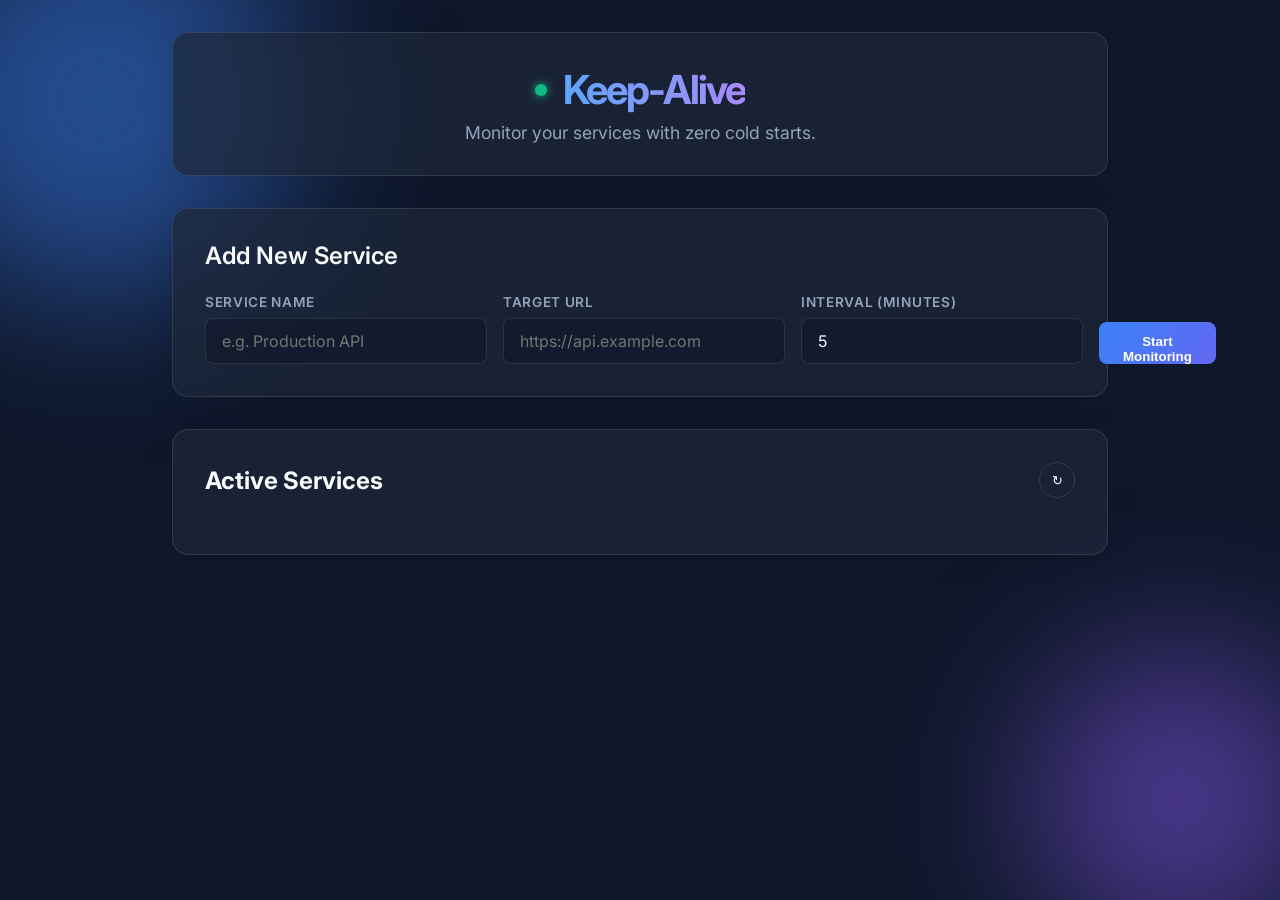
==== frontend/index.html @ ba1e6658 "feat: Add Observability, Rate Limiting, Google OAuth, and Render Deployment" ====
<!DOCTYPE html>
<html lang="en">
<head>
    <meta charset="UTF-8">
    <meta name="viewport" content="width=device-width, initial-scale=1.0">
    <title>Keep-Alive Dashboard</title>
    <!-- Modern Fonts -->
    <link rel="preconnect" href="https://fonts.googleapis.com">
    <link rel="preconnect" href="https://fonts.gstatic.com" crossorigin>
    <link href="https://fonts.googleapis.com/css2?family=Inter:wght@400;500;600;700&display=swap" rel="stylesheet">
    <link rel="stylesheet" href="style.css">
</head>
<body>
    <!-- Animated Background Elements -->
    <div class="background-orbs">
        <div class="orb orb-1"></div>
        <div class="orb orb-2"></div>
    </div>
    
    <div class="container">
        <!-- Glassmorphism Header -->
        <header class="glass-panel">
            <div class="logo">
                <div class="pulse-dot"></div>
                <h1>Keep-Alive</h1>
            </div>
            <p>Monitor your services with zero cold starts.</p>
        </header>

        <main>
            <!-- Form Section -->
            <section class="glass-panel add-service-section">
                <h2>Add New Service</h2>
                <form id="serviceForm">
                    <div class="input-group">
                        <label for="name">Service Name</label>
                        <input type="text" id="name" placeholder="e.g. Production API" required>
                    </div>
                    <div class="input-group">
                        <label for="url">Target URL</label>
                        <input type="url" id="url" placeholder="https://api.example.com" required>
                    </div>
                    <div class="input-group">
                        <label for="interval">Interval (Minutes)</label>
                        <input type="number" id="interval" value="5" min="1" required>
                    </div>
                    <button type="submit" class="primary-btn">Start Monitoring</button>
                </form>
            </section>

            <!-- Display Section -->
            <section class="glass-panel services-list-section">
                <div class="section-header">
                    <h2>Active Services</h2>
                    <button id="refreshBtn" class="icon-btn" title="Refresh">↻</button>
                </div>
                <div id="servicesGrid" class="services-grid">
                    <!-- Cards will be injected here by Javascript -->
                </div>
            </section>
        </main>
    </div>

    <script src="app.js"></script>
</body>
</html>
---- frontend/style.css ----
:root {
    --bg-color: #0f172a;
    --panel-bg: rgba(30, 41, 59, 0.7);
    --panel-border: rgba(255, 255, 255, 0.1);
    --text-primary: #f8fafc;
    --text-secondary: #94a3b8;
    --accent-glow: #3b82f6;
    --success: #10b981;
    --font-main: 'Inter', sans-serif;
}

* {
    box-sizing: border-box;
    margin: 0;
    padding: 0;
}

body {
    background-color: var(--bg-color);
    color: var(--text-primary);
    font-family: var(--font-main);
    min-height: 100vh;
    overflow-x: hidden;
    position: relative;
}

/* Background Animations */
.background-orbs {
    position: fixed;
    top: 0;
    left: 0;
    width: 100vw;
    height: 100vh;
    z-index: -1;
    overflow: hidden;
}

.orb {
    position: absolute;
    border-radius: 50%;
    filter: blur(80px);
    opacity: 0.5;
    animation: float 20s infinite alternate;
}

.orb-1 {
    width: 400px;
    height: 400px;
    background: #3b82f6;
    top: -100px;
    left: -100px;
}

.orb-2 {
    width: 300px;
    height: 300px;
    background: #8b5cf6;
    bottom: -50px;
    right: -50px;
    animation-delay: -10s;
}

@keyframes float {
    0% { transform: translate(0, 0) scale(1); }
    100% { transform: translate(100px, 50px) scale(1.2); }
}

/* Layout */
.container {
    max-width: 1000px;
    margin: 0 auto;
    padding: 2rem;
    display: flex;
    flex-direction: column;
    gap: 2rem;
}

/* Glassmorphism Panels */
.glass-panel {
    background: var(--panel-bg);
    backdrop-filter: blur(16px);
    -webkit-backdrop-filter: blur(16px);
    border: 1px solid var(--panel-border);
    border-radius: 16px;
    padding: 2rem;
    box-shadow: 0 4px 30px rgba(0, 0, 0, 0.1);
}

header {
    display: flex;
    flex-direction: column;
    align-items: center;
    text-align: center;
    gap: 0.5rem;
}

.logo {
    display: flex;
    align-items: center;
    gap: 1rem;
}

.pulse-dot {
    width: 12px;
    height: 12px;
    background-color: var(--success);
    border-radius: 50%;
    box-shadow: 0 0 10px var(--success);
    animation: pulse 2s infinite;
}

@keyframes pulse {
    0% { box-shadow: 0 0 0 0 rgba(16, 185, 129, 0.7); }
    70% { box-shadow: 0 0 0 10px rgba(16, 185, 129, 0); }
    100% { box-shadow: 0 0 0 0 rgba(16, 185, 129, 0); }
}

h1 {
    font-size: 2.5rem;
    font-weight: 700;
    letter-spacing: -0.05em;
    background: linear-gradient(to right, #60a5fa, #a78bfa);
    -webkit-background-clip: text;
    -webkit-text-fill-color: transparent;
}

header p {
    color: var(--text-secondary);
    font-size: 1.1rem;
}

/* Form Styles */
main {
    display: flex;
    flex-direction: column;
    gap: 2rem;
}

.add-service-section h2 {
    margin-bottom: 1.5rem;
    font-weight: 600;
}

form {
    display: grid;
    grid-template-columns: 1fr 1fr 1fr auto;
    gap: 1rem;
    align-items: end;
}

.input-group {
    display: flex;
    flex-direction: column;
    gap: 0.5rem;
}

label {
    font-size: 0.85rem;
    color: var(--text-secondary);
    text-transform: uppercase;
    letter-spacing: 0.05em;
    font-weight: 600;
}

input {
    background: rgba(15, 23, 42, 0.6);
    border: 1px solid var(--panel-border);
    border-radius: 8px;
    padding: 0.75rem 1rem;
    color: var(--text-primary);
    font-family: inherit;
    font-size: 1rem;
    transition: all 0.3s ease;
}

input:focus {
    outline: none;
    border-color: var(--accent-glow);
    box-shadow: 0 0 0 2px rgba(59, 130, 246, 0.2);
}

.primary-btn {
    background: linear-gradient(135deg, #3b82f6, #6366f1);
    color: white;
    border: none;
    border-radius: 8px;
    padding: 0.75rem 1.5rem;
    font-weight: 600;
    cursor: pointer;
    transition: transform 0.2s ease, box-shadow 0.2s ease;
    height: 42px;
}

.primary-btn:hover {
    transform: translateY(-2px);
    box-shadow: 0 4px 12px rgba(59, 130, 246, 0.4);
}

/* Services Grid */
.section-header {
    display: flex;
    justify-content: space-between;
    align-items: center;
    margin-bottom: 1.5rem;
}

.icon-btn {
    background: transparent;
    border: 1px solid var(--panel-border);
    color: var(--text-primary);
    width: 36px;
    height: 36px;
    border-radius: 50%;
    cursor: pointer;
    transition: all 0.2s ease;
}

.icon-btn:hover {
    background: rgba(255, 255, 255, 0.1);
    transform: rotate(180deg);
}

.services-grid {
    display: grid;
    grid-template-columns: repeat(auto-fill, minmax(300px, 1fr));
    gap: 1.5rem;
}

/* Service Card */
.service-card {
    background: rgba(15, 23, 42, 0.4);
    border: 1px solid var(--panel-border);
    border-radius: 12px;
    padding: 1.5rem;
    transition: transform 0.3s ease, border-color 0.3s ease;
    position: relative;
    overflow: hidden;
}

.service-card:hover {
    transform: translateY(-5px);
    border-color: rgba(59, 130, 246, 0.5);
}

.card-header {
    display: flex;
    justify-content: space-between;
    align-items: flex-start;
    margin-bottom: 1rem;
}

.card-title {
    font-weight: 600;
    font-size: 1.2rem;
}

.status-badge {
    background: rgba(16, 185, 129, 0.2);
    color: var(--success);
    padding: 0.25rem 0.75rem;
    border-radius: 999px;
    font-size: 0.75rem;
    font-weight: 600;
}

.card-url {
    color: var(--text-secondary);
    font-size: 0.9rem;
    margin-bottom: 1rem;
    word-break: break-all;
}

.card-footer {
    display: flex;
    justify-content: space-between;
    font-size: 0.85rem;
    color: var(--text-secondary);
    border-top: 1px solid var(--panel-border);
    padding-top: 1rem;
    margin-top: 1rem;
}

/* Responsive constraints */
@media (max-width: 768px) {
    form {
        grid-template-columns: 1fr;
    }
}
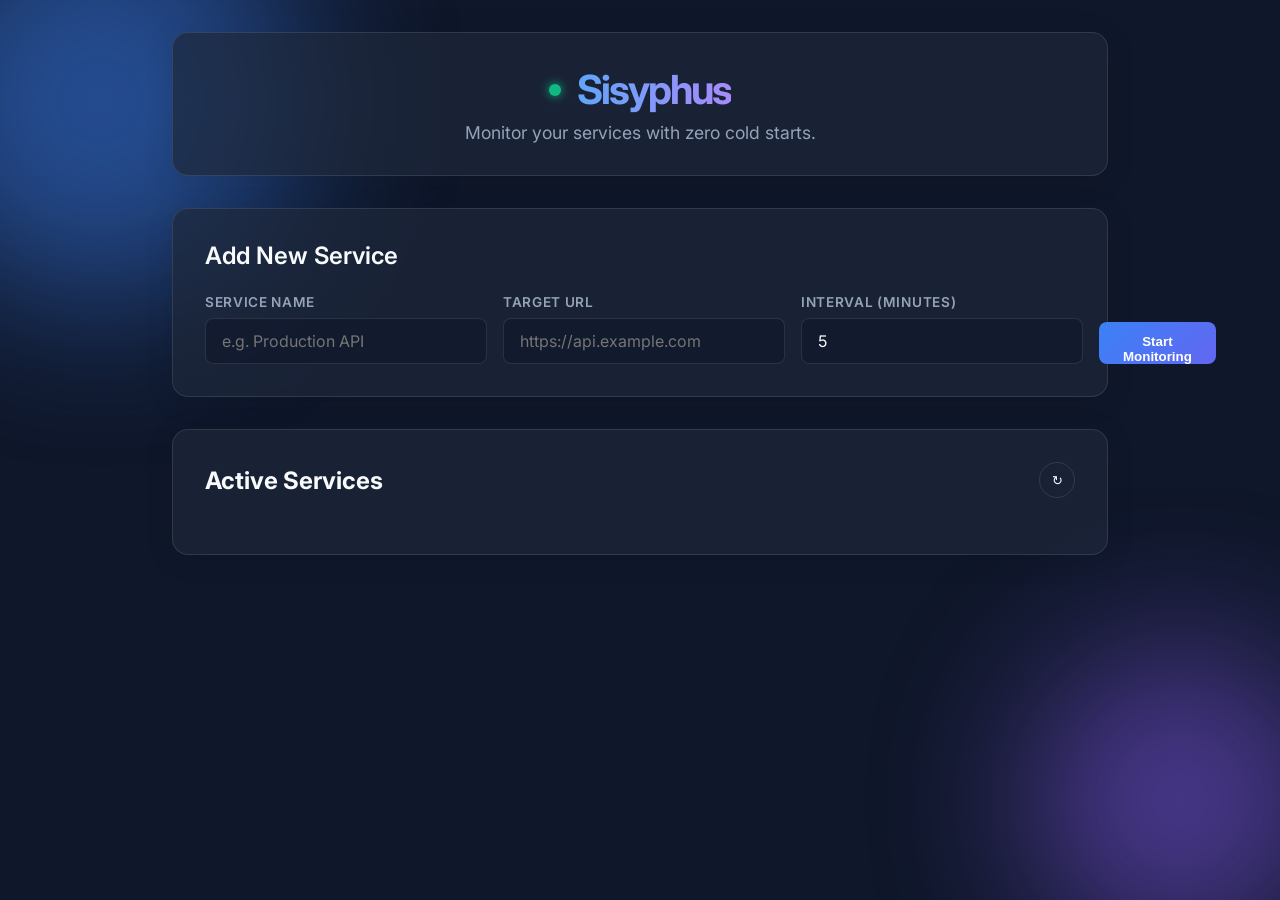
==== commit 66c3fd2f: "Production release" ====
--- a/frontend/index.html
+++ b/frontend/index.html
@@ -3,7 +3,7 @@
 <head>
     <meta charset="UTF-8">
     <meta name="viewport" content="width=device-width, initial-scale=1.0">
-    <title>Keep-Alive Dashboard</title>
+    <title>Sisyphus Dashboard</title>
     <!-- Modern Fonts -->
     <link rel="preconnect" href="https://fonts.googleapis.com">
     <link rel="preconnect" href="https://fonts.gstatic.com" crossorigin>
@@ -22,7 +22,7 @@
         <header class="glass-panel">
             <div class="logo">
                 <div class="pulse-dot"></div>
-                <h1>Keep-Alive</h1>
+                <h1>Sisyphus</h1>
             </div>
             <p>Monitor your services with zero cold starts.</p>
         </header>
